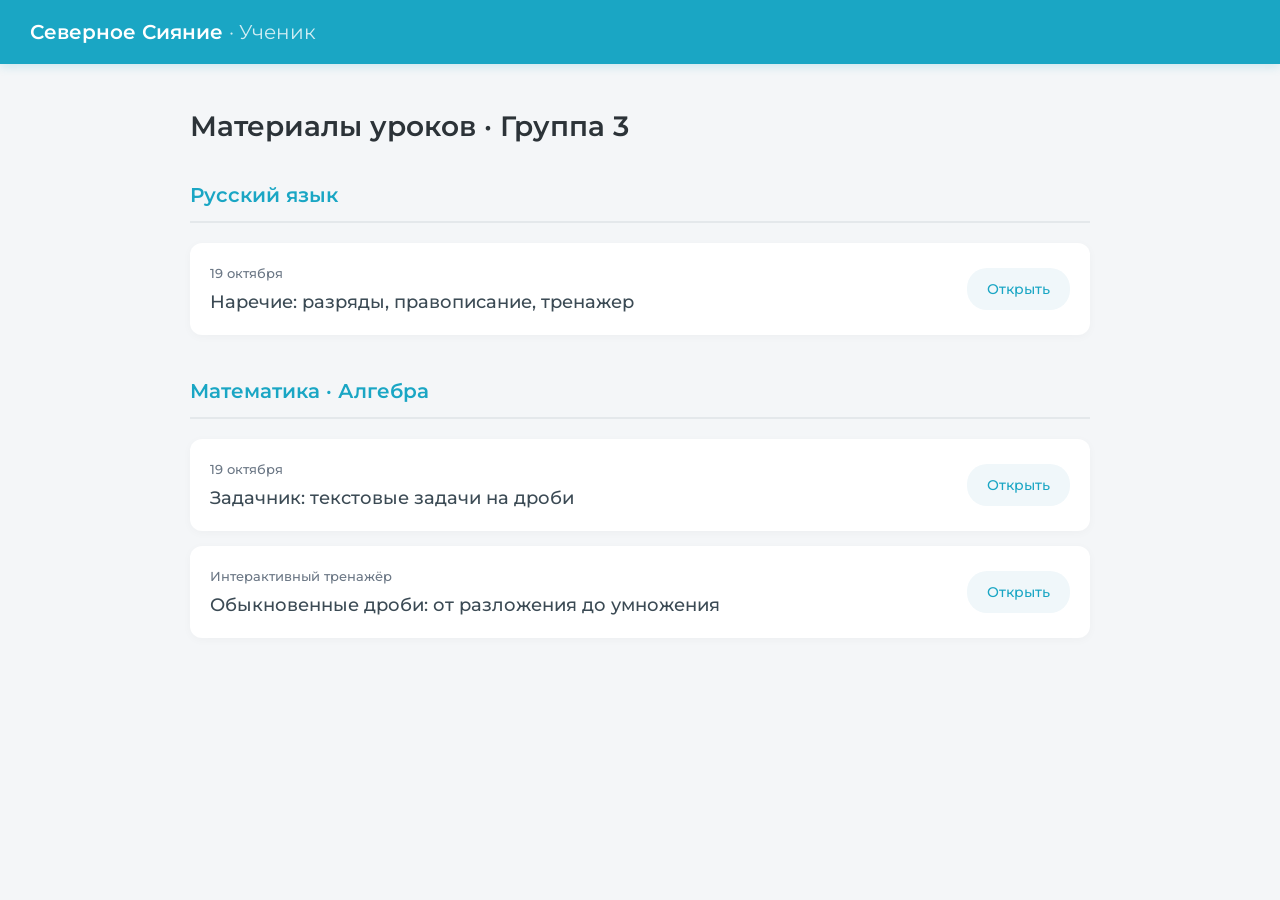
==== index.html @ 3df53a42 "Update index.html" ====
<!DOCTYPE html>
<html lang="ru">
<head>
<meta charset="UTF-8">
<meta name="viewport" content="width=device-width, initial-scale=1.0">
<title>Материалы уроков · Группа 3</title>
<link rel="preconnect" href="https://fonts.googleapis.com">
<link rel="preconnect" href="https://fonts.gstatic.com" crossorigin>
<link href="https://fonts.googleapis.com/css2?family=Lora:wght@400;600&family=Montserrat:wght@400;500;600&display=swap" rel="stylesheet">
<style>
  body { font-family: 'Lora', serif; background: #F4F6F8; color: #2C3338; margin: 0; padding: 0; line-height: 1.6; }
  .header { background: #1AA6C4; color: #fff; padding: 16px 30px; display: flex; justify-content: space-between; align-items: center; box-shadow: 0 2px 10px rgba(26, 166, 196, 0.2); }
  .brand { font-family: 'Montserrat', sans-serif; font-size: 20px; font-weight: 600; }
  .brand span { font-weight: 400; opacity: 0.8; }
  .container { max-width: 900px; margin: 40px auto; padding: 0 20px; }
  h1 { font-family: 'Montserrat', sans-serif; font-size: 28px; font-weight: 600; margin-bottom: 30px; color: #2C3338; }
  
  /* Заголовки категорий (предметов) */
  .subject-section { margin-bottom: 40px; }
  .subject-title { 
    font-family: 'Montserrat', sans-serif; 
    font-size: 20px; 
    font-weight: 600; 
    color: #1AA6C4; 
    border-bottom: 2px solid #E4E8EB; 
    padding-bottom: 10px; 
    margin-bottom: 20px; 
  }

  /* Карточка урока */
  .lesson-card { 
    background: #fff; border-radius: 12px; padding: 20px; margin-bottom: 15px; 
    box-shadow: 0 2px 10px rgba(0,0,0,0.03); display: flex; justify-content: space-between; 
    align-items: center; text-decoration: none; color: inherit; transition: transform 0.2s, box-shadow 0.2s; 
  }
  .lesson-card:hover { transform: translateY(-2px); box-shadow: 0 4px 15px rgba(0,0,0,0.08); }
  
  .lesson-info { flex: 1; }
  
  /* Дата */
  .lesson-date { 
    font-family: 'Montserrat', sans-serif; 
    font-size: 13px; 
    font-weight: 500; 
    color: #6B7785; 
    margin-bottom: 6px; 
  }
  
  /* Название темы */
  .lesson-name { 
    font-family: 'Montserrat', sans-serif; 
    font-size: 18px; 
    font-weight: 500; 
    color: #3b4a54; 
    line-height: 1.4;
  }
  
  /* Кнопка */
  .btn-go { 
    font-family: 'Montserrat', sans-serif; 
    font-size: 14px; 
    font-weight: 500; 
    color: #1AA6C4; 
    background: #F0F7FA; 
    padding: 10px 20px; 
    border-radius: 20px; 
    white-space: nowrap; 
    margin-left: 20px;
    transition: background 0.2s;
  }
  .lesson-card:hover .btn-go { background: #E0F0F7; }
</style>
</head>
<body>
  <div class="header">
    <div class="brand">Северное Сияние <span>· Ученик</span></div>
  </div>
  
  <div class="container">
    <h1>Материалы уроков · Группа 3</h1>

    <!-- РУССКИЙ ЯЗЫК -->
    <div class="subject-section">
      <div class="subject-title">Русский язык</div>
      
      <!-- Ссылка ведет на новый файл с наречиями -->
      <a href="lessons/russian-19-10-narechie.html" class="lesson-card">
        <div class="lesson-info">
          <div class="lesson-date">19 октября</div>
          <div class="lesson-name">Наречие: разряды, правописание, тренажер</div>
        </div>
        <div class="btn-go">Открыть</div>
      </a>
    </div>

    <!-- МАТЕМАТИКА (АЛГЕБРА) -->
    <div class="subject-section">
      <div class="subject-title">Математика · Алгебра</div>
      
      <a href="lessons/algebra-19-10-zadachi-na-drobi.html" class="lesson-card">
        <div class="lesson-info">
          <div class="lesson-date">19 октября</div>
          <div class="lesson-name">Задачник: текстовые задачи на дроби</div>
        </div>
        <div class="btn-go">Открыть</div>
      </a>

      <a href="lessons/trainer-drobi.html" class="lesson-card">
        <div class="lesson-info">
          <div class="lesson-date">Интерактивный тренажёр</div>
          <div class="lesson-name">Обыкновенные дроби: от разложения до умножения</div>
        </div>
        <div class="btn-go">Открыть</div>
      </a>
    </div>

  </div>
</body>
</html>
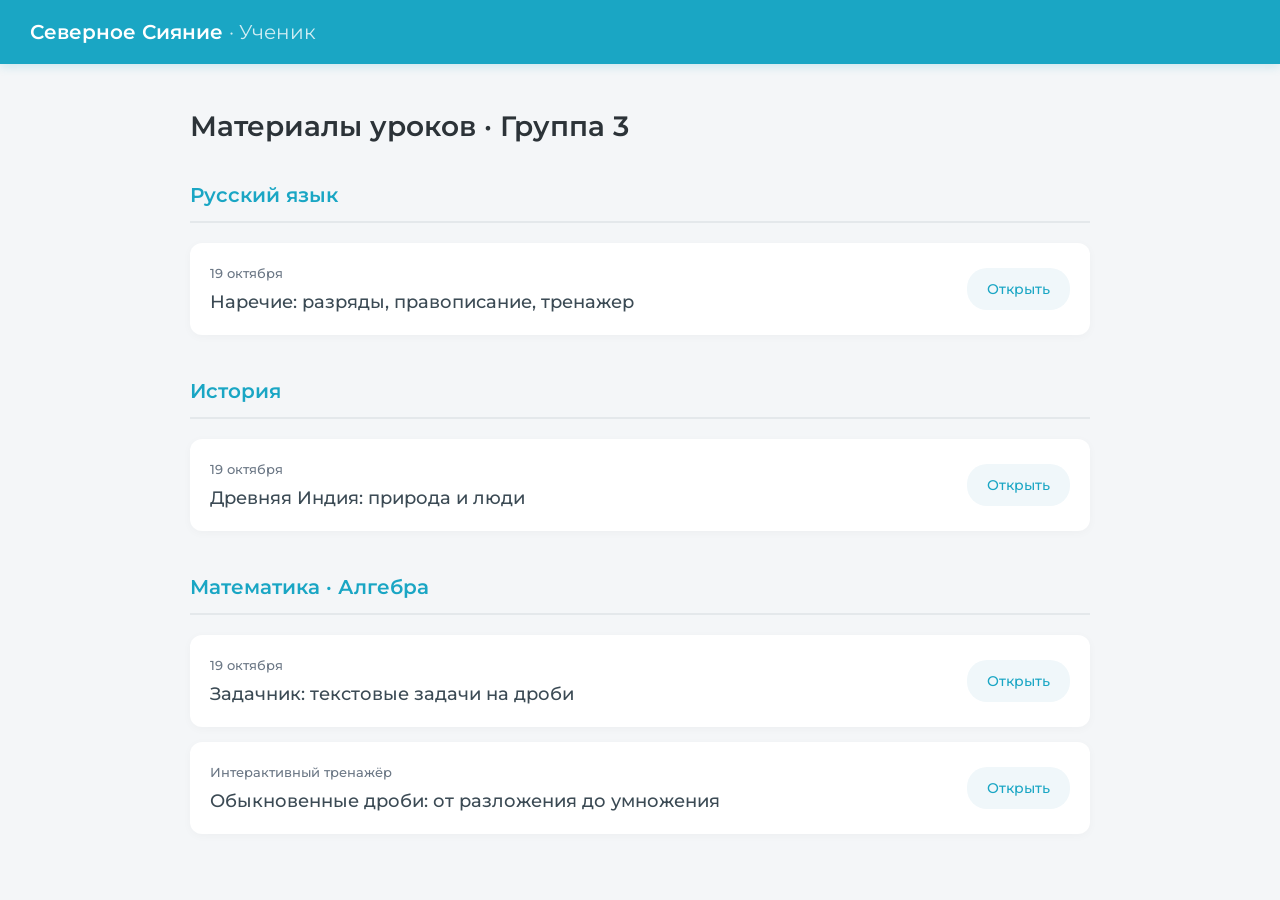
==== commit eb506885: "Update index.html" ====
--- a/index.html
+++ b/index.html
@@ -15,19 +15,12 @@
   .container { max-width: 900px; margin: 40px auto; padding: 0 20px; }
   h1 { font-family: 'Montserrat', sans-serif; font-size: 28px; font-weight: 600; margin-bottom: 30px; color: #2C3338; }
   
-  /* Заголовки категорий (предметов) */
   .subject-section { margin-bottom: 40px; }
   .subject-title { 
-    font-family: 'Montserrat', sans-serif; 
-    font-size: 20px; 
-    font-weight: 600; 
-    color: #1AA6C4; 
-    border-bottom: 2px solid #E4E8EB; 
-    padding-bottom: 10px; 
-    margin-bottom: 20px; 
+    font-family: 'Montserrat', sans-serif; font-size: 20px; font-weight: 600; 
+    color: #1AA6C4; border-bottom: 2px solid #E4E8EB; padding-bottom: 10px; margin-bottom: 20px; 
   }
 
-  /* Карточка урока */
   .lesson-card { 
     background: #fff; border-radius: 12px; padding: 20px; margin-bottom: 15px; 
     box-shadow: 0 2px 10px rgba(0,0,0,0.03); display: flex; justify-content: space-between; 
@@ -37,36 +30,20 @@
   
   .lesson-info { flex: 1; }
   
-  /* Дата */
   .lesson-date { 
-    font-family: 'Montserrat', sans-serif; 
-    font-size: 13px; 
-    font-weight: 500; 
-    color: #6B7785; 
-    margin-bottom: 6px; 
+    font-family: 'Montserrat', sans-serif; font-size: 13px; font-weight: 500; 
+    color: #6B7785; margin-bottom: 6px; 
   }
   
-  /* Название темы */
   .lesson-name { 
-    font-family: 'Montserrat', sans-serif; 
-    font-size: 18px; 
-    font-weight: 500; 
-    color: #3b4a54; 
-    line-height: 1.4;
+    font-family: 'Montserrat', sans-serif; font-size: 18px; font-weight: 500; 
+    color: #3b4a54; line-height: 1.4;
   }
   
-  /* Кнопка */
   .btn-go { 
-    font-family: 'Montserrat', sans-serif; 
-    font-size: 14px; 
-    font-weight: 500; 
-    color: #1AA6C4; 
-    background: #F0F7FA; 
-    padding: 10px 20px; 
-    border-radius: 20px; 
-    white-space: nowrap; 
-    margin-left: 20px;
-    transition: background 0.2s;
+    font-family: 'Montserrat', sans-serif; font-size: 14px; font-weight: 500; 
+    color: #1AA6C4; background: #F0F7FA; padding: 10px 20px; border-radius: 20px; 
+    white-space: nowrap; margin-left: 20px; transition: background 0.2s;
   }
   .lesson-card:hover .btn-go { background: #E0F0F7; }
 </style>
@@ -83,11 +60,23 @@
     <div class="subject-section">
       <div class="subject-title">Русский язык</div>
       
-      <!-- Ссылка ведет на новый файл с наречиями -->
       <a href="lessons/russian-19-10-narechie.html" class="lesson-card">
         <div class="lesson-info">
           <div class="lesson-date">19 октября</div>
           <div class="lesson-name">Наречие: разряды, правописание, тренажер</div>
+        </div>
+        <div class="btn-go">Открыть</div>
+      </a>
+    </div>
+
+    <!-- ИСТОРИЯ -->
+    <div class="subject-section">
+      <div class="subject-title">История</div>
+      
+      <a href="lessons/history-19-10-ancient-india.html" class="lesson-card">
+        <div class="lesson-info">
+          <div class="lesson-date">19 октября</div>
+          <div class="lesson-name">Древняя Индия: природа и люди</div>
         </div>
         <div class="btn-go">Открыть</div>
       </a>
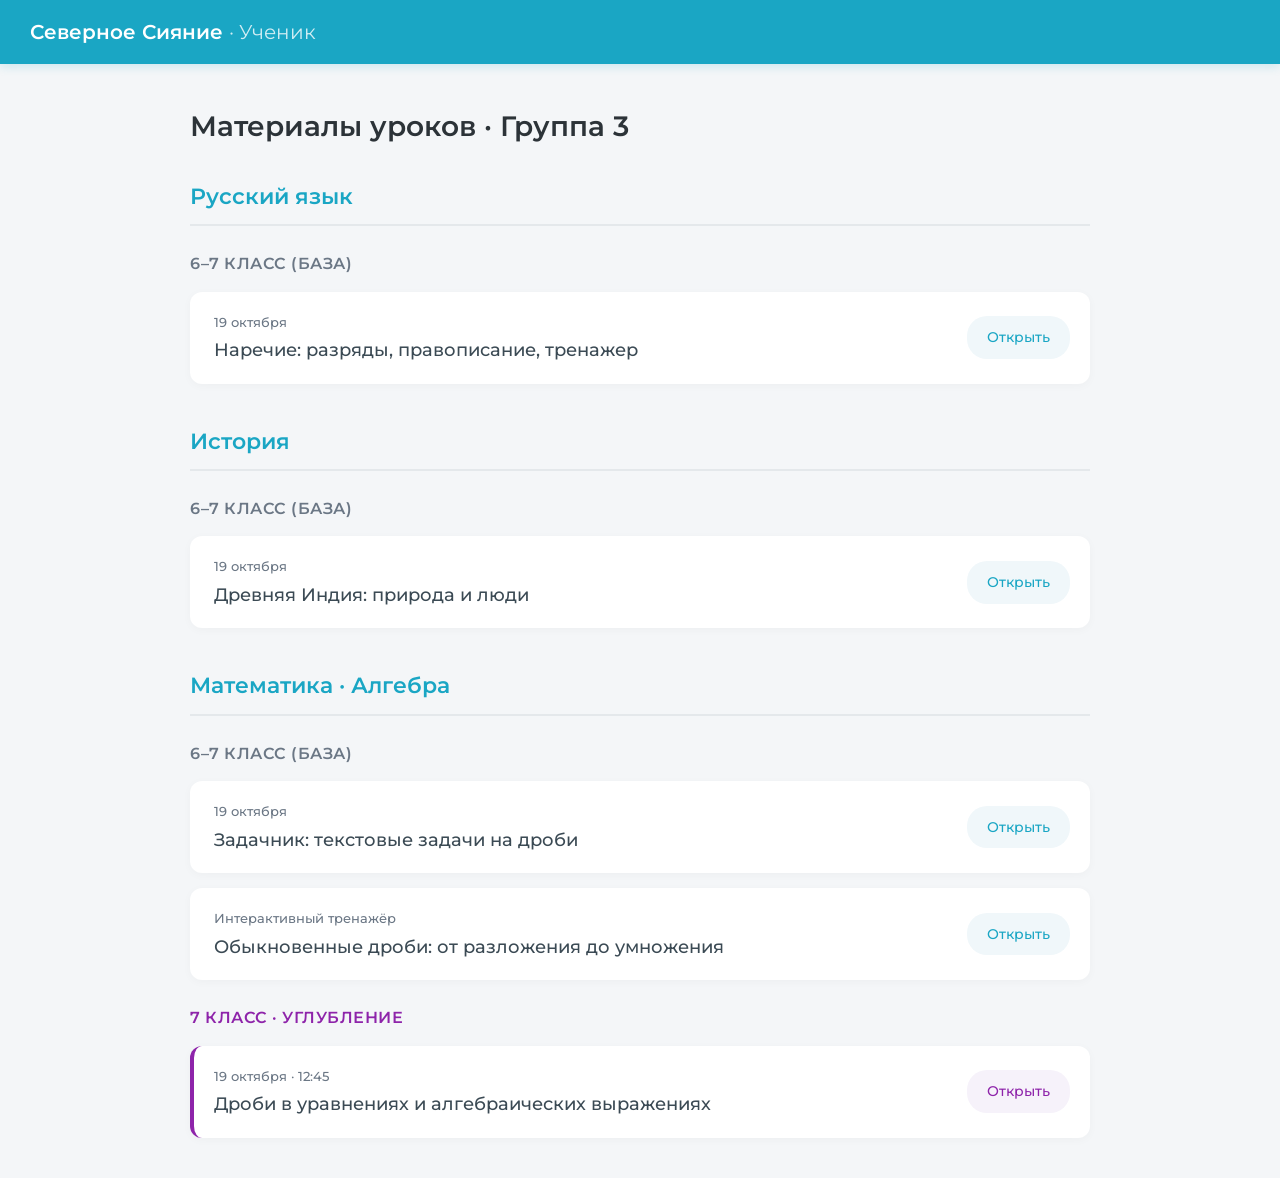
==== commit e7015a94: "Update index.html" ====
--- a/index.html
+++ b/index.html
@@ -15,37 +15,84 @@
   .container { max-width: 900px; margin: 40px auto; padding: 0 20px; }
   h1 { font-family: 'Montserrat', sans-serif; font-size: 28px; font-weight: 600; margin-bottom: 30px; color: #2C3338; }
   
+  /* Заголовки предметов */
   .subject-section { margin-bottom: 40px; }
   .subject-title { 
-    font-family: 'Montserrat', sans-serif; font-size: 20px; font-weight: 600; 
-    color: #1AA6C4; border-bottom: 2px solid #E4E8EB; padding-bottom: 10px; margin-bottom: 20px; 
+    font-family: 'Montserrat', sans-serif; 
+    font-size: 22px; 
+    font-weight: 600; 
+    color: #1AA6C4; 
+    border-bottom: 2px solid #E4E8EB; 
+    padding-bottom: 10px; 
+    margin-bottom: 20px; 
   }
 
+  /* Подзаголовки (для классов) */
+  .sub-title {
+    font-family: 'Montserrat', sans-serif;
+    font-size: 16px;
+    font-weight: 600;
+    color: #6B7785;
+    margin: 25px 0 15px 0;
+    text-transform: uppercase;
+    letter-spacing: 0.5px;
+  }
+  .sub-title.hardcore {
+    color: #8E24AA;
+  }
+
+  /* Карточка урока */
   .lesson-card { 
     background: #fff; border-radius: 12px; padding: 20px; margin-bottom: 15px; 
     box-shadow: 0 2px 10px rgba(0,0,0,0.03); display: flex; justify-content: space-between; 
     align-items: center; text-decoration: none; color: inherit; transition: transform 0.2s, box-shadow 0.2s; 
+    border-left: 4px solid transparent;
   }
   .lesson-card:hover { transform: translateY(-2px); box-shadow: 0 4px 15px rgba(0,0,0,0.08); }
   
+  /* Фиолетовая полоска для 7 класса */
+  .lesson-card.hardcore-card { border-left-color: #8E24AA; }
+
   .lesson-info { flex: 1; }
   
   .lesson-date { 
-    font-family: 'Montserrat', sans-serif; font-size: 13px; font-weight: 500; 
-    color: #6B7785; margin-bottom: 6px; 
+    font-family: 'Montserrat', sans-serif; 
+    font-size: 13px; 
+    font-weight: 500; 
+    color: #6B7785; 
+    margin-bottom: 6px; 
   }
   
   .lesson-name { 
-    font-family: 'Montserrat', sans-serif; font-size: 18px; font-weight: 500; 
-    color: #3b4a54; line-height: 1.4;
+    font-family: 'Montserrat', sans-serif; 
+    font-size: 18px; 
+    font-weight: 500; 
+    color: #3b4a54; 
+    line-height: 1.4;
   }
   
   .btn-go { 
-    font-family: 'Montserrat', sans-serif; font-size: 14px; font-weight: 500; 
-    color: #1AA6C4; background: #F0F7FA; padding: 10px 20px; border-radius: 20px; 
-    white-space: nowrap; margin-left: 20px; transition: background 0.2s;
+    font-family: 'Montserrat', sans-serif; 
+    font-size: 14px; 
+    font-weight: 500; 
+    color: #1AA6C4; 
+    background: #F0F7FA; 
+    padding: 10px 20px; 
+    border-radius: 20px; 
+    white-space: nowrap; 
+    margin-left: 20px;
+    transition: background 0.2s;
   }
   .lesson-card:hover .btn-go { background: #E0F0F7; }
+
+  /* Кнопка для 7 класса */
+  .hardcore-card .btn-go {
+    color: #8E24AA;
+    background: #F6F2FA;
+  }
+  .hardcore-card:hover .btn-go {
+    background: #EDE7F6;
+  }
 </style>
 </head>
 <body>
@@ -60,6 +107,7 @@
     <div class="subject-section">
       <div class="subject-title">Русский язык</div>
       
+      <div class="sub-title">6–7 класс (база)</div>
       <a href="lessons/russian-19-10-narechie.html" class="lesson-card">
         <div class="lesson-info">
           <div class="lesson-date">19 октября</div>
@@ -73,6 +121,7 @@
     <div class="subject-section">
       <div class="subject-title">История</div>
       
+      <div class="sub-title">6–7 класс (база)</div>
       <a href="lessons/history-19-10-ancient-india.html" class="lesson-card">
         <div class="lesson-info">
           <div class="lesson-date">19 октября</div>
@@ -86,6 +135,7 @@
     <div class="subject-section">
       <div class="subject-title">Математика · Алгебра</div>
       
+      <div class="sub-title">6–7 класс (база)</div>
       <a href="lessons/algebra-19-10-zadachi-na-drobi.html" class="lesson-card">
         <div class="lesson-info">
           <div class="lesson-date">19 октября</div>
@@ -101,6 +151,17 @@
         </div>
         <div class="btn-go">Открыть</div>
       </a>
+
+      <!-- Блок 7 класса -->
+      <div class="sub-title hardcore">7 класс · Углубление</div>
+      
+      <a href="lessons/algebra-19-10-uravneniya-drobi-7klass.html" class="lesson-card hardcore-card">
+        <div class="lesson-info">
+          <div class="lesson-date">19 октября · 12:45</div>
+          <div class="lesson-name">Дроби в уравнениях и алгебраических выражениях</div>
+        </div>
+        <div class="btn-go">Открыть</div>
+      </a>
     </div>
 
   </div>
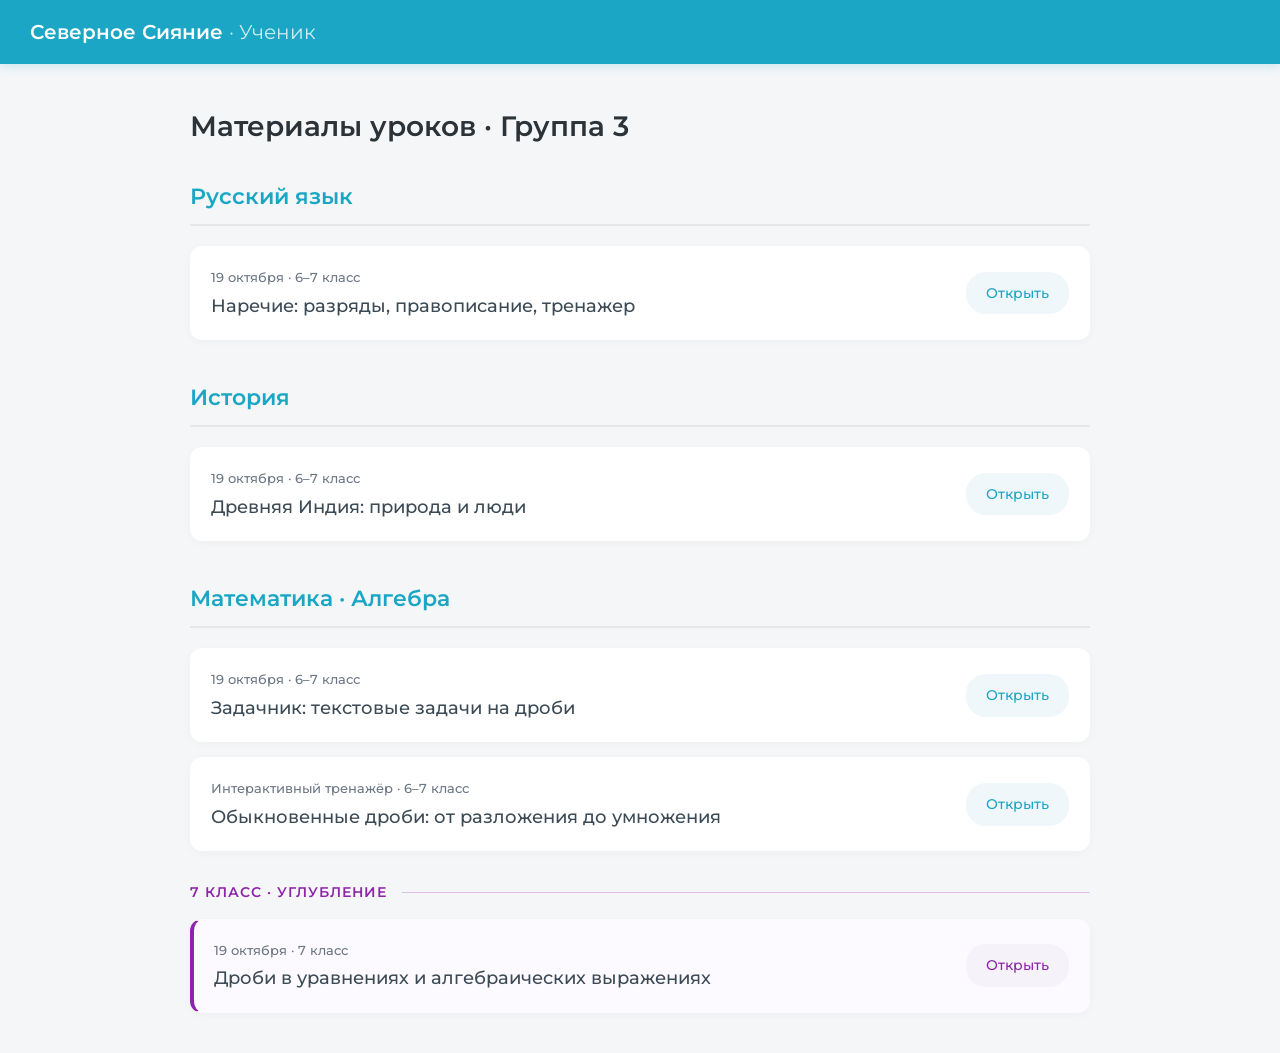
==== commit 7a703c97: "Update index.html" ====
--- a/index.html
+++ b/index.html
@@ -27,31 +27,23 @@
     margin-bottom: 20px; 
   }
 
-  /* Подзаголовки (для классов) */
-  .sub-title {
-    font-family: 'Montserrat', sans-serif;
-    font-size: 16px;
-    font-weight: 600;
-    color: #6B7785;
-    margin: 25px 0 15px 0;
-    text-transform: uppercase;
-    letter-spacing: 0.5px;
-  }
-  .sub-title.hardcore {
-    color: #8E24AA;
-  }
-
-  /* Карточка урока */
+  /* Карточка урока (база) */
   .lesson-card { 
     background: #fff; border-radius: 12px; padding: 20px; margin-bottom: 15px; 
     box-shadow: 0 2px 10px rgba(0,0,0,0.03); display: flex; justify-content: space-between; 
     align-items: center; text-decoration: none; color: inherit; transition: transform 0.2s, box-shadow 0.2s; 
-    border-left: 4px solid transparent;
+    border: 1px solid transparent;
   }
   .lesson-card:hover { transform: translateY(-2px); box-shadow: 0 4px 15px rgba(0,0,0,0.08); }
   
-  /* Фиолетовая полоска для 7 класса */
-  .lesson-card.hardcore-card { border-left-color: #8E24AA; }
+  /* Карточка для 7 класса (выделяется фиолетовым) */
+  .lesson-card.hardcore-card { 
+    border-left: 4px solid #8E24AA; 
+    background: #FCFAFF;
+  }
+  .lesson-card.hardcore-card:hover {
+    box-shadow: 0 4px 15px rgba(142, 36, 170, 0.1);
+  }
 
   .lesson-info { flex: 1; }
   
@@ -85,13 +77,32 @@
   }
   .lesson-card:hover .btn-go { background: #E0F0F7; }
 
-  /* Кнопка для 7 класса */
   .hardcore-card .btn-go {
     color: #8E24AA;
     background: #F6F2FA;
   }
   .hardcore-card:hover .btn-go {
     background: #EDE7F6;
+  }
+
+  /* Разделитель внутри блока предмета */
+  .grade-divider {
+    font-family: 'Montserrat', sans-serif;
+    font-size: 14px;
+    font-weight: 600;
+    color: #8E24AA;
+    margin: 30px 0 15px 0;
+    display: flex;
+    align-items: center;
+    text-transform: uppercase;
+    letter-spacing: 1px;
+  }
+  .grade-divider::after {
+    content: '';
+    flex: 1;
+    height: 1px;
+    background: #E1BEE7;
+    margin-left: 15px;
   }
 </style>
 </head>
@@ -107,10 +118,10 @@
     <div class="subject-section">
       <div class="subject-title">Русский язык</div>
       
-      <div class="sub-title">6–7 класс (база)</div>
+      <!-- 6-7 класс -->
       <a href="lessons/russian-19-10-narechie.html" class="lesson-card">
         <div class="lesson-info">
-          <div class="lesson-date">19 октября</div>
+          <div class="lesson-date">19 октября · 6–7 класс</div>
           <div class="lesson-name">Наречие: разряды, правописание, тренажер</div>
         </div>
         <div class="btn-go">Открыть</div>
@@ -121,10 +132,10 @@
     <div class="subject-section">
       <div class="subject-title">История</div>
       
-      <div class="sub-title">6–7 класс (база)</div>
+      <!-- 6-7 класс -->
       <a href="lessons/history-19-10-ancient-india.html" class="lesson-card">
         <div class="lesson-info">
-          <div class="lesson-date">19 октября</div>
+          <div class="lesson-date">19 октября · 6–7 класс</div>
           <div class="lesson-name">Древняя Индия: природа и люди</div>
         </div>
         <div class="btn-go">Открыть</div>
@@ -135,10 +146,10 @@
     <div class="subject-section">
       <div class="subject-title">Математика · Алгебра</div>
       
-      <div class="sub-title">6–7 класс (база)</div>
+      <!-- 6-7 класс -->
       <a href="lessons/algebra-19-10-zadachi-na-drobi.html" class="lesson-card">
         <div class="lesson-info">
-          <div class="lesson-date">19 октября</div>
+          <div class="lesson-date">19 октября · 6–7 класс</div>
           <div class="lesson-name">Задачник: текстовые задачи на дроби</div>
         </div>
         <div class="btn-go">Открыть</div>
@@ -146,18 +157,18 @@
 
       <a href="lessons/trainer-drobi.html" class="lesson-card">
         <div class="lesson-info">
-          <div class="lesson-date">Интерактивный тренажёр</div>
+          <div class="lesson-date">Интерактивный тренажёр · 6–7 класс</div>
           <div class="lesson-name">Обыкновенные дроби: от разложения до умножения</div>
         </div>
         <div class="btn-go">Открыть</div>
       </a>
 
-      <!-- Блок 7 класса -->
-      <div class="sub-title hardcore">7 класс · Углубление</div>
+      <!-- 7 класс (отдельно) -->
+      <div class="grade-divider">7 класс · Углубление</div>
       
       <a href="lessons/algebra-19-10-uravneniya-drobi-7klass.html" class="lesson-card hardcore-card">
         <div class="lesson-info">
-          <div class="lesson-date">19 октября · 12:45</div>
+          <div class="lesson-date">19 октября · 7 класс</div>
           <div class="lesson-name">Дроби в уравнениях и алгебраических выражениях</div>
         </div>
         <div class="btn-go">Открыть</div>
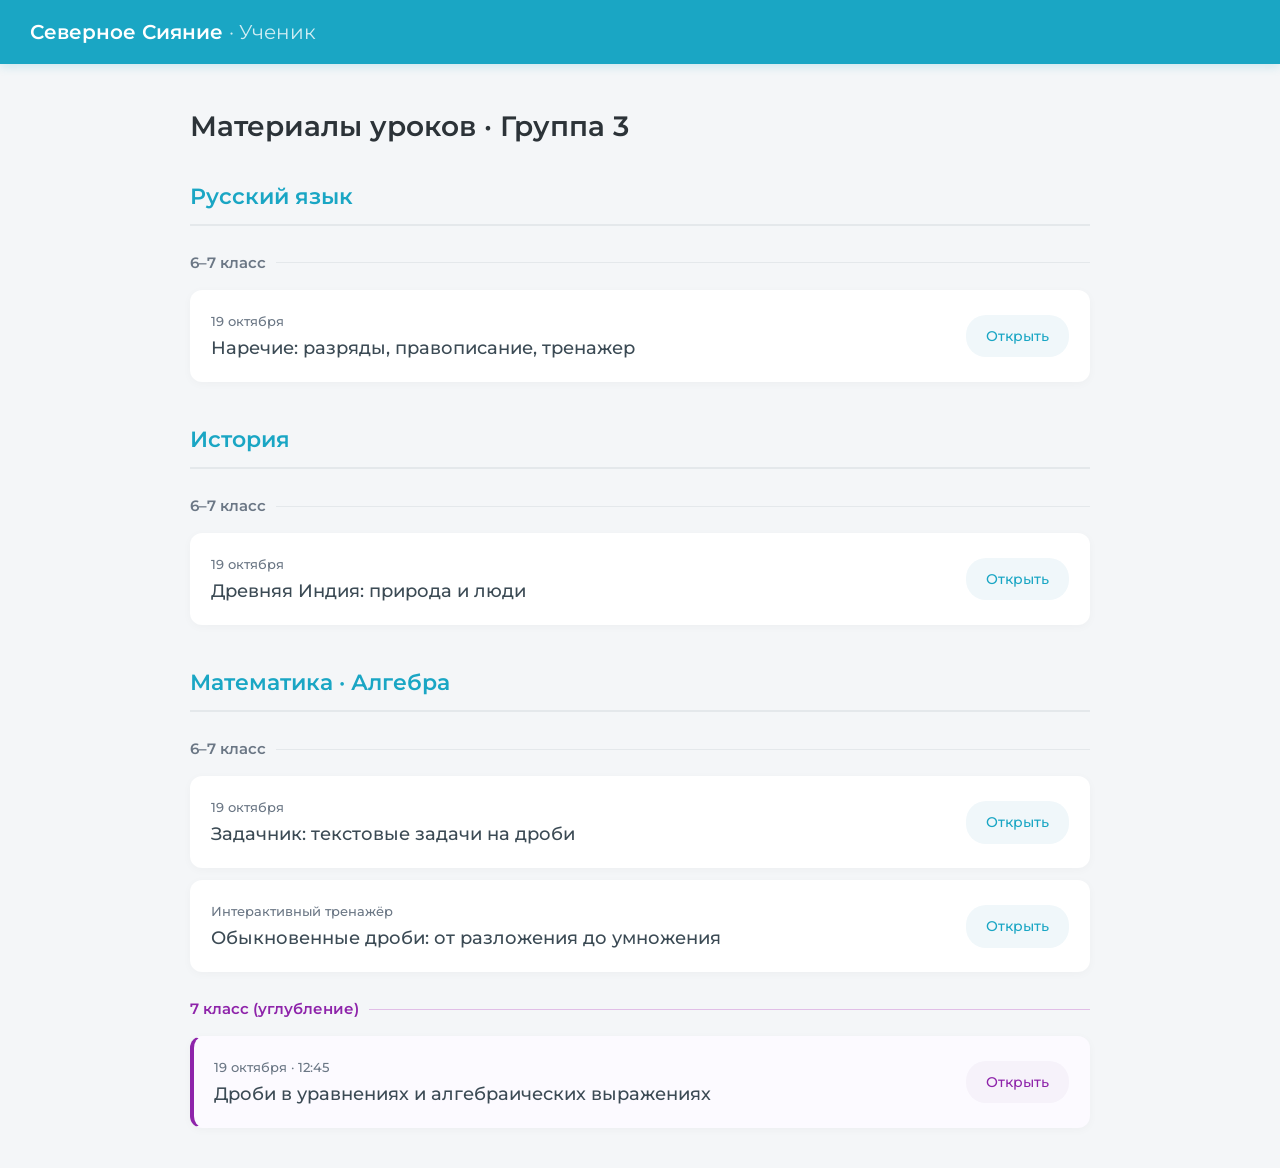
==== commit 3996c721: "Update index.html" ====
--- a/index.html
+++ b/index.html
@@ -15,7 +15,7 @@
   .container { max-width: 900px; margin: 40px auto; padding: 0 20px; }
   h1 { font-family: 'Montserrat', sans-serif; font-size: 28px; font-weight: 600; margin-bottom: 30px; color: #2C3338; }
   
-  /* Заголовки предметов */
+  /* Блок предмета */
   .subject-section { margin-bottom: 40px; }
   .subject-title { 
     font-family: 'Montserrat', sans-serif; 
@@ -27,16 +27,40 @@
     margin-bottom: 20px; 
   }
 
-  /* Карточка урока (база) */
+  /* Подзаголовки (6-7 класс и 7 класс) */
+  .grade-title {
+    font-family: 'Montserrat', sans-serif;
+    font-size: 15px;
+    font-weight: 600;
+    color: #6B7785;
+    margin: 25px 0 15px 0;
+    display: flex;
+    align-items: center;
+    gap: 10px;
+  }
+  .grade-title::after {
+    content: '';
+    flex: 1;
+    height: 1px;
+    background: #E4E8EB;
+  }
+  .grade-title.hardcore {
+    color: #8E24AA;
+  }
+  .grade-title.hardcore::after {
+    background: #E1BEE7;
+  }
+
+  /* Карточка урока */
   .lesson-card { 
-    background: #fff; border-radius: 12px; padding: 20px; margin-bottom: 15px; 
+    background: #fff; border-radius: 12px; padding: 20px; margin-bottom: 12px; 
     box-shadow: 0 2px 10px rgba(0,0,0,0.03); display: flex; justify-content: space-between; 
     align-items: center; text-decoration: none; color: inherit; transition: transform 0.2s, box-shadow 0.2s; 
     border: 1px solid transparent;
   }
   .lesson-card:hover { transform: translateY(-2px); box-shadow: 0 4px 15px rgba(0,0,0,0.08); }
   
-  /* Карточка для 7 класса (выделяется фиолетовым) */
+  /* Карточка для 7 класса */
   .lesson-card.hardcore-card { 
     border-left: 4px solid #8E24AA; 
     background: #FCFAFF;
@@ -52,7 +76,7 @@
     font-size: 13px; 
     font-weight: 500; 
     color: #6B7785; 
-    margin-bottom: 6px; 
+    margin-bottom: 4px; 
   }
   
   .lesson-name { 
@@ -84,26 +108,6 @@
   .hardcore-card:hover .btn-go {
     background: #EDE7F6;
   }
-
-  /* Разделитель внутри блока предмета */
-  .grade-divider {
-    font-family: 'Montserrat', sans-serif;
-    font-size: 14px;
-    font-weight: 600;
-    color: #8E24AA;
-    margin: 30px 0 15px 0;
-    display: flex;
-    align-items: center;
-    text-transform: uppercase;
-    letter-spacing: 1px;
-  }
-  .grade-divider::after {
-    content: '';
-    flex: 1;
-    height: 1px;
-    background: #E1BEE7;
-    margin-left: 15px;
-  }
 </style>
 </head>
 <body>
@@ -118,10 +122,10 @@
     <div class="subject-section">
       <div class="subject-title">Русский язык</div>
       
-      <!-- 6-7 класс -->
+      <div class="grade-title">6–7 класс</div>
       <a href="lessons/russian-19-10-narechie.html" class="lesson-card">
         <div class="lesson-info">
-          <div class="lesson-date">19 октября · 6–7 класс</div>
+          <div class="lesson-date">19 октября</div>
           <div class="lesson-name">Наречие: разряды, правописание, тренажер</div>
         </div>
         <div class="btn-go">Открыть</div>
@@ -132,10 +136,10 @@
     <div class="subject-section">
       <div class="subject-title">История</div>
       
-      <!-- 6-7 класс -->
+      <div class="grade-title">6–7 класс</div>
       <a href="lessons/history-19-10-ancient-india.html" class="lesson-card">
         <div class="lesson-info">
-          <div class="lesson-date">19 октября · 6–7 класс</div>
+          <div class="lesson-date">19 октября</div>
           <div class="lesson-name">Древняя Индия: природа и люди</div>
         </div>
         <div class="btn-go">Открыть</div>
@@ -147,9 +151,10 @@
       <div class="subject-title">Математика · Алгебра</div>
       
       <!-- 6-7 класс -->
+      <div class="grade-title">6–7 класс</div>
       <a href="lessons/algebra-19-10-zadachi-na-drobi.html" class="lesson-card">
         <div class="lesson-info">
-          <div class="lesson-date">19 октября · 6–7 класс</div>
+          <div class="lesson-date">19 октября</div>
           <div class="lesson-name">Задачник: текстовые задачи на дроби</div>
         </div>
         <div class="btn-go">Открыть</div>
@@ -157,18 +162,17 @@
 
       <a href="lessons/trainer-drobi.html" class="lesson-card">
         <div class="lesson-info">
-          <div class="lesson-date">Интерактивный тренажёр · 6–7 класс</div>
+          <div class="lesson-date">Интерактивный тренажёр</div>
           <div class="lesson-name">Обыкновенные дроби: от разложения до умножения</div>
         </div>
         <div class="btn-go">Открыть</div>
       </a>
 
-      <!-- 7 класс (отдельно) -->
-      <div class="grade-divider">7 класс · Углубление</div>
-      
+      <!-- 7 класс -->
+      <div class="grade-title hardcore">7 класс (углубление)</div>
       <a href="lessons/algebra-19-10-uravneniya-drobi-7klass.html" class="lesson-card hardcore-card">
         <div class="lesson-info">
-          <div class="lesson-date">19 октября · 7 класс</div>
+          <div class="lesson-date">19 октября · 12:45</div>
           <div class="lesson-name">Дроби в уравнениях и алгебраических выражениях</div>
         </div>
         <div class="btn-go">Открыть</div>
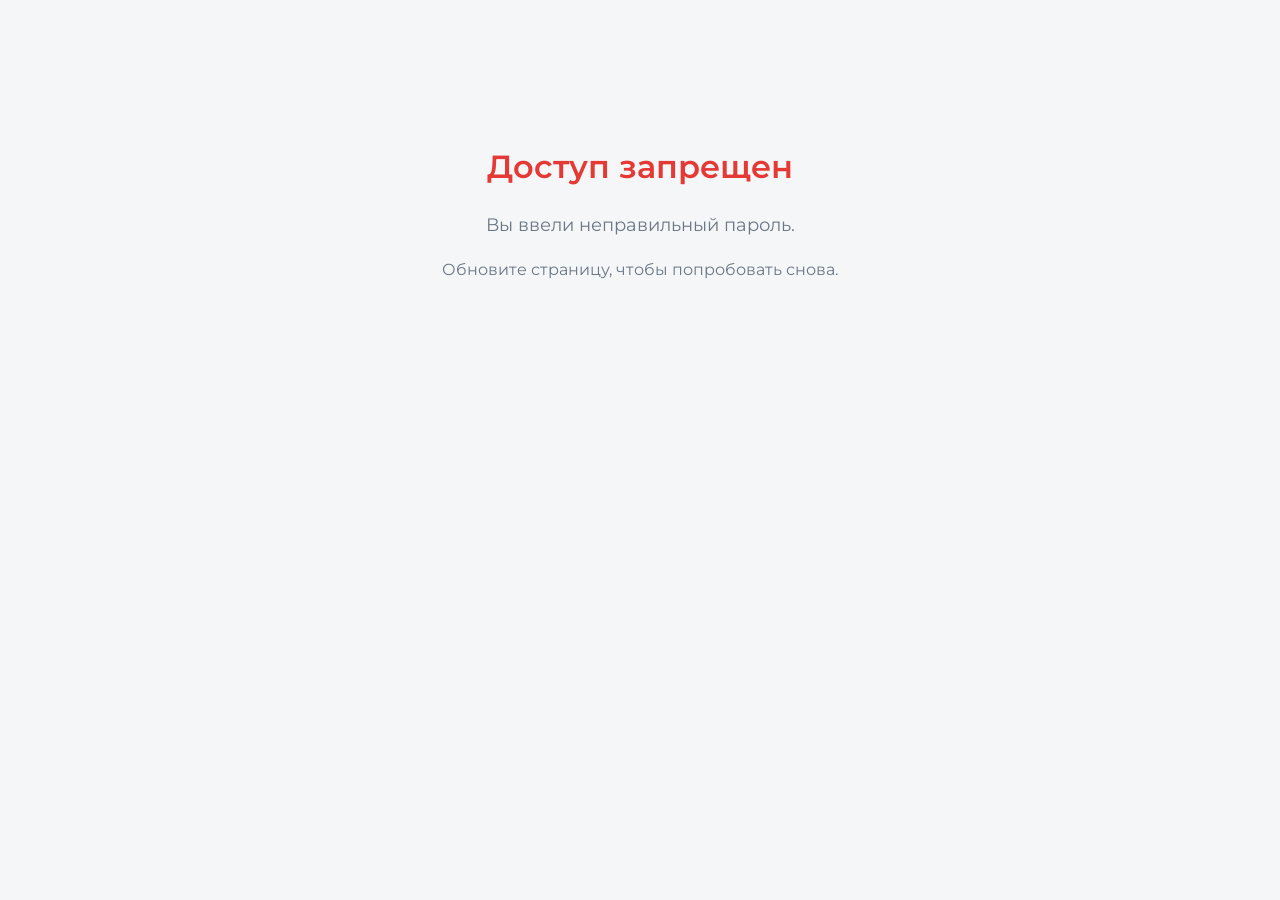
==== commit 6919db91: "Update index.html" ====
--- a/index.html
+++ b/index.html
@@ -169,7 +169,8 @@
       </a>
 
       <!-- 7 класс -->
-      <div class="grade-title hardcore">7 класс (углубление)</div>
+      <!-- Убрали "(углубление)", оставили просто "7 класс" -->
+      <div class="grade-title hardcore">7 класс</div>
       <a href="lessons/algebra-19-10-uravneniya-drobi-7klass.html" class="lesson-card hardcore-card">
         <div class="lesson-info">
           <div class="lesson-date">19 октября · 12:45</div>
@@ -180,5 +181,34 @@
     </div>
 
   </div>
+
+  <!-- СКРИПТ ДЛЯ ПРОВЕРКИ ПАРОЛЯ -->
+  <script>
+    (function() {
+      const correctPassword = "rocket2026";
+      const storageKey = "group3_access_granted";
+      
+      // Проверяем, заходил ли уже пользователь
+      const isUnlocked = localStorage.getItem(storageKey);
+
+      if (isUnlocked !== "true") {
+        let pass = prompt("🔒 Введите пароль для доступа к материалам:");
+        
+        if (pass === correctPassword) {
+          // Запоминаем успешный вход
+          localStorage.setItem(storageKey, "true");
+        } else {
+          // Если пароль неверный или нажали отмену — блокируем контент
+          document.body.innerHTML = `
+            <div style="text-align: center; margin-top: 100px; font-family: 'Montserrat', sans-serif; padding: 20px;">
+              <h1 style="color: #E53935; font-size: 32px; margin-bottom: 15px;">Доступ запрещен</h1>
+              <p style="color: #6B7785; font-size: 18px;">Вы ввели неправильный пароль.</p>
+              <p style="color: #6B7785; font-size: 16px; margin-top: 10px;">Обновите страницу, чтобы попробовать снова.</p>
+            </div>
+          `;
+        }
+      }
+    })();
+  </script>
 </body>
 </html>
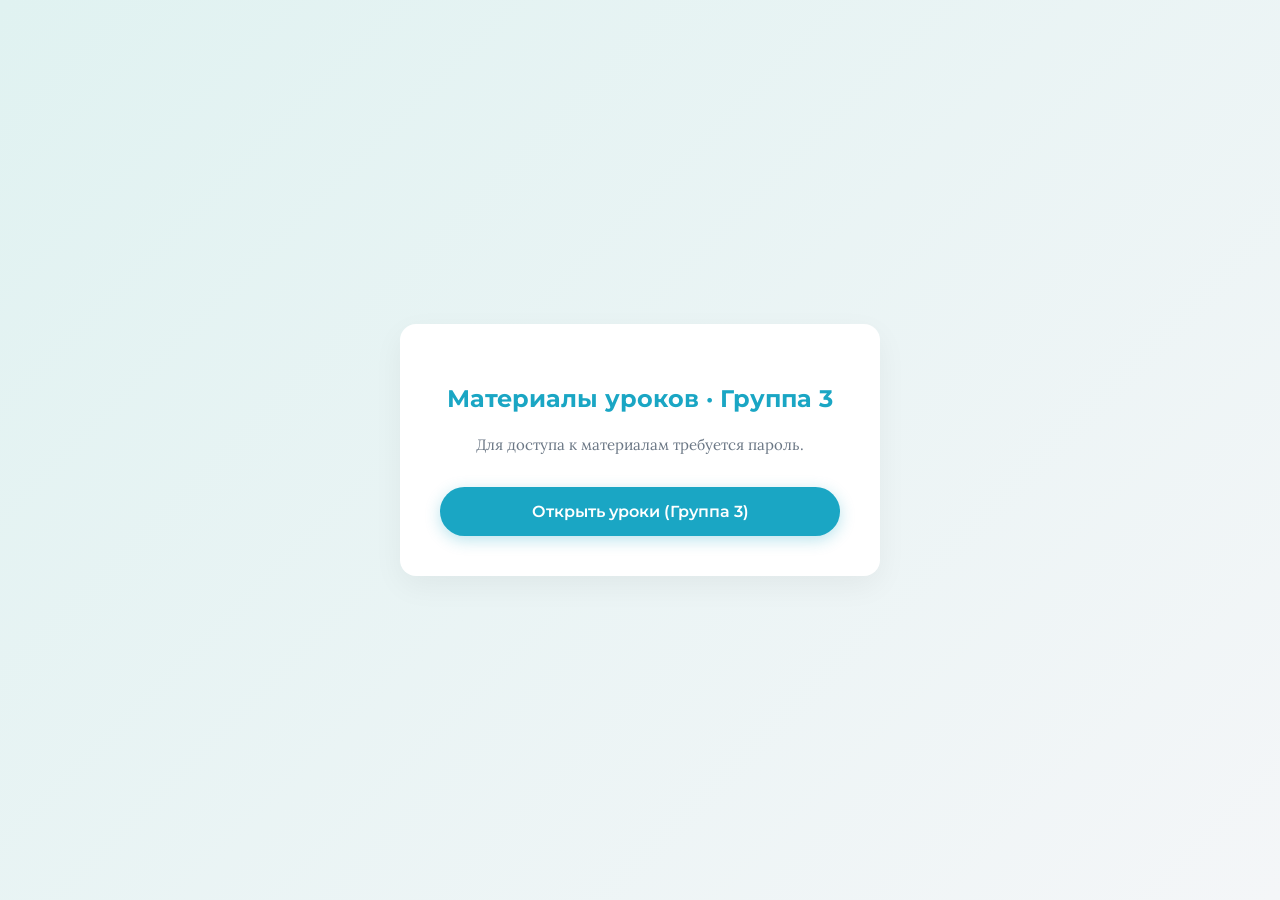
==== commit 392736e5: "Update index.html" ====
--- a/index.html
+++ b/index.html
@@ -9,49 +9,106 @@
 <link href="https://fonts.googleapis.com/css2?family=Lora:wght@400;600&family=Montserrat:wght@400;500;600&display=swap" rel="stylesheet">
 <style>
   body { font-family: 'Lora', serif; background: #F4F6F8; color: #2C3338; margin: 0; padding: 0; line-height: 1.6; }
+  
+  /* Экраны */
+  .screen { display: none; }
+  .screen.active { display: block; }
+
+  /* --- ЭКРАН ВХОДА --- */
+  #login-screen {
+    height: 100vh;
+    display: flex;
+    align-items: center;
+    justify-content: center;
+    background: linear-gradient(135deg, #E0F2F1 0%, #F4F6F8 100%);
+  }
+
+  .login-box {
+    background: #fff;
+    padding: 40px;
+    border-radius: 16px;
+    box-shadow: 0 10px 30px rgba(0,0,0,0.05);
+    text-align: center;
+    max-width: 400px;
+    width: 90%;
+  }
+
+  .login-box h1 {
+    font-family: 'Montserrat', sans-serif;
+    font-size: 24px;
+    color: #1AA6C4;
+    margin-bottom: 10px;
+  }
+
+  .login-box p {
+    color: #6B7785;
+    margin-bottom: 30px;
+    font-size: 15px;
+  }
+
+  .btn-open {
+    font-family: 'Montserrat', sans-serif;
+    background: #1AA6C4;
+    color: #fff;
+    border: none;
+    padding: 15px 30px;
+    border-radius: 30px;
+    font-size: 16px;
+    font-weight: 600;
+    cursor: pointer;
+    width: 100%;
+    transition: background 0.3s;
+    box-shadow: 0 4px 15px rgba(26,166,196,0.3);
+  }
+
+  .btn-open:hover { background: #158AA3; }
+
+  #pass-container {
+    display: none;
+    margin-top: 20px;
+  }
+
+  .pass-input {
+    font-family: 'Montserrat', sans-serif;
+    width: 100%;
+    padding: 15px;
+    border: 2px solid #E4E8EB;
+    border-radius: 12px;
+    font-size: 16px;
+    margin-bottom: 15px;
+    outline: none;
+    text-align: center;
+    transition: border-color 0.2s;
+  }
+
+  .pass-input:focus { border-color: #1AA6C4; }
+
+  .error-msg {
+    color: #E53935;
+    font-family: 'Montserrat', sans-serif;
+    font-size: 14px;
+    margin-top: 10px;
+    display: none;
+  }
+
+  /* --- ЭКРАН УРОКОВ --- */
   .header { background: #1AA6C4; color: #fff; padding: 16px 30px; display: flex; justify-content: space-between; align-items: center; box-shadow: 0 2px 10px rgba(26, 166, 196, 0.2); }
   .brand { font-family: 'Montserrat', sans-serif; font-size: 20px; font-weight: 600; }
   .brand span { font-weight: 400; opacity: 0.8; }
   .container { max-width: 900px; margin: 40px auto; padding: 0 20px; }
-  h1 { font-family: 'Montserrat', sans-serif; font-size: 28px; font-weight: 600; margin-bottom: 30px; color: #2C3338; }
-  
-  /* Блок предмета */
+  h1.page-title { font-family: 'Montserrat', sans-serif; font-size: 28px; font-weight: 600; margin-bottom: 30px; color: #2C3338; }
+  
   .subject-section { margin-bottom: 40px; }
-  .subject-title { 
-    font-family: 'Montserrat', sans-serif; 
-    font-size: 22px; 
-    font-weight: 600; 
-    color: #1AA6C4; 
-    border-bottom: 2px solid #E4E8EB; 
-    padding-bottom: 10px; 
-    margin-bottom: 20px; 
-  }
-
-  /* Подзаголовки (6-7 класс и 7 класс) */
+  .subject-title { font-family: 'Montserrat', sans-serif; font-size: 22px; font-weight: 600; color: #1AA6C4; border-bottom: 2px solid #E4E8EB; padding-bottom: 10px; margin-bottom: 20px; }
+
   .grade-title {
-    font-family: 'Montserrat', sans-serif;
-    font-size: 15px;
-    font-weight: 600;
-    color: #6B7785;
-    margin: 25px 0 15px 0;
-    display: flex;
-    align-items: center;
-    gap: 10px;
-  }
-  .grade-title::after {
-    content: '';
-    flex: 1;
-    height: 1px;
-    background: #E4E8EB;
-  }
-  .grade-title.hardcore {
-    color: #8E24AA;
-  }
-  .grade-title.hardcore::after {
-    background: #E1BEE7;
-  }
-
-  /* Карточка урока */
+    font-family: 'Montserrat', sans-serif; font-size: 15px; font-weight: 600;
+    color: #6B7785; margin: 25px 0 15px 0; display: flex; align-items: center; gap: 10px;
+  }
+  .grade-title::after { content: ''; flex: 1; height: 1px; background: #E4E8EB; }
+  .grade-title.hardcore { color: #8E24AA; }
+  .grade-title.hardcore::after { background: #E1BEE7; }
+
   .lesson-card { 
     background: #fff; border-radius: 12px; padding: 20px; margin-bottom: 12px; 
     box-shadow: 0 2px 10px rgba(0,0,0,0.03); display: flex; justify-content: space-between; 
@@ -60,155 +117,154 @@
   }
   .lesson-card:hover { transform: translateY(-2px); box-shadow: 0 4px 15px rgba(0,0,0,0.08); }
   
-  /* Карточка для 7 класса */
-  .lesson-card.hardcore-card { 
-    border-left: 4px solid #8E24AA; 
-    background: #FCFAFF;
-  }
-  .lesson-card.hardcore-card:hover {
-    box-shadow: 0 4px 15px rgba(142, 36, 170, 0.1);
-  }
+  .lesson-card.hardcore-card { border-left: 4px solid #8E24AA; background: #FCFAFF; }
+  .lesson-card.hardcore-card:hover { box-shadow: 0 4px 15px rgba(142, 36, 170, 0.1); }
 
   .lesson-info { flex: 1; }
-  
-  .lesson-date { 
-    font-family: 'Montserrat', sans-serif; 
-    font-size: 13px; 
-    font-weight: 500; 
-    color: #6B7785; 
-    margin-bottom: 4px; 
-  }
-  
-  .lesson-name { 
-    font-family: 'Montserrat', sans-serif; 
-    font-size: 18px; 
-    font-weight: 500; 
-    color: #3b4a54; 
-    line-height: 1.4;
-  }
+  .lesson-date { font-family: 'Montserrat', sans-serif; font-size: 13px; font-weight: 500; color: #6B7785; margin-bottom: 4px; }
+  .lesson-name { font-family: 'Montserrat', sans-serif; font-size: 18px; font-weight: 500; color: #3b4a54; line-height: 1.4; }
   
   .btn-go { 
-    font-family: 'Montserrat', sans-serif; 
-    font-size: 14px; 
-    font-weight: 500; 
-    color: #1AA6C4; 
-    background: #F0F7FA; 
-    padding: 10px 20px; 
-    border-radius: 20px; 
-    white-space: nowrap; 
-    margin-left: 20px;
-    transition: background 0.2s;
+    font-family: 'Montserrat', sans-serif; font-size: 14px; font-weight: 500; 
+    color: #1AA6C4; background: #F0F7FA; padding: 10px 20px; border-radius: 20px; 
+    white-space: nowrap; margin-left: 20px; transition: background 0.2s;
   }
   .lesson-card:hover .btn-go { background: #E0F0F7; }
 
-  .hardcore-card .btn-go {
-    color: #8E24AA;
-    background: #F6F2FA;
-  }
-  .hardcore-card:hover .btn-go {
-    background: #EDE7F6;
-  }
+  .hardcore-card .btn-go { color: #8E24AA; background: #F6F2FA; }
+  .hardcore-card:hover .btn-go { background: #EDE7F6; }
 </style>
 </head>
 <body>
-  <div class="header">
-    <div class="brand">Северное Сияние <span>· Ученик</span></div>
+
+  <!-- ЭКРАН 1: ВХОД -->
+  <div id="login-screen" class="screen active">
+    <div class="login-box">
+      <h1>Материалы уроков · Группа 3</h1>
+      <p>Для доступа к материалам требуется пароль.</p>
+      
+      <button class="btn-open" id="btn-show-pass">Открыть уроки (Группа 3)</button>
+      
+      <div id="pass-container">
+        <input type="password" class="pass-input" id="pass-input" placeholder="Введите пароль" autocomplete="off">
+        <button class="btn-open" id="btn-submit">Войти</button>
+        <div class="error-msg" id="error-msg">Неверный пароль. Попробуйте снова.</div>
+      </div>
+    </div>
   </div>
-  
-  <div class="container">
-    <h1>Материалы уроков · Группа 3</h1>
-
-    <!-- РУССКИЙ ЯЗЫК -->
-    <div class="subject-section">
-      <div class="subject-title">Русский язык</div>
-      
-      <div class="grade-title">6–7 класс</div>
-      <a href="lessons/russian-19-10-narechie.html" class="lesson-card">
-        <div class="lesson-info">
-          <div class="lesson-date">19 октября</div>
-          <div class="lesson-name">Наречие: разряды, правописание, тренажер</div>
-        </div>
-        <div class="btn-go">Открыть</div>
-      </a>
+
+  <!-- ЭКРАН 2: УРОКИ -->
+  <div id="lessons-screen" class="screen">
+    <div class="header">
+      <div class="brand">Северное Сияние <span>· Ученик</span></div>
     </div>
-
-    <!-- ИСТОРИЯ -->
-    <div class="subject-section">
-      <div class="subject-title">История</div>
-      
-      <div class="grade-title">6–7 класс</div>
-      <a href="lessons/history-19-10-ancient-india.html" class="lesson-card">
-        <div class="lesson-info">
-          <div class="lesson-date">19 октября</div>
-          <div class="lesson-name">Древняя Индия: природа и люди</div>
-        </div>
-        <div class="btn-go">Открыть</div>
-      </a>
+    
+    <div class="container">
+      <h1 class="page-title">Материалы уроков · Группа 3</h1>
+
+      <!-- РУССКИЙ ЯЗЫК -->
+      <div class="subject-section">
+        <div class="subject-title">Русский язык</div>
+        <div class="grade-title">6–7 класс</div>
+        <a href="lessons/russian-19-10-narechie.html" class="lesson-card">
+          <div class="lesson-info">
+            <div class="lesson-date">19 октября</div>
+            <div class="lesson-name">Наречие: разряды, правописание, тренажер</div>
+          </div>
+          <div class="btn-go">Открыть</div>
+        </a>
+      </div>
+
+      <!-- ИСТОРИЯ -->
+      <div class="subject-section">
+        <div class="subject-title">История</div>
+        <div class="grade-title">6–7 класс</div>
+        <a href="lessons/history-19-10-ancient-india.html" class="lesson-card">
+          <div class="lesson-info">
+            <div class="lesson-date">19 октября</div>
+            <div class="lesson-name">Древняя Индия: природа и люди</div>
+          </div>
+          <div class="btn-go">Открыть</div>
+        </a>
+      </div>
+
+      <!-- МАТЕМАТИКА (АЛГЕБРА) -->
+      <div class="subject-section">
+        <div class="subject-title">Математика · Алгебра</div>
+        
+        <div class="grade-title">6–7 класс</div>
+        <a href="lessons/algebra-19-10-zadachi-na-drobi.html" class="lesson-card">
+          <div class="lesson-info">
+            <div class="lesson-date">19 октября</div>
+            <div class="lesson-name">Задачник: текстовые задачи на дроби</div>
+          </div>
+          <div class="btn-go">Открыть</div>
+        </a>
+
+        <a href="lessons/trainer-drobi.html" class="lesson-card">
+          <div class="lesson-info">
+            <div class="lesson-date">Интерактивный тренажёр</div>
+            <div class="lesson-name">Обыкновенные дроби: от разложения до умножения</div>
+          </div>
+          <div class="btn-go">Открыть</div>
+        </a>
+
+        <div class="grade-title hardcore">7 класс</div>
+        <a href="lessons/algebra-19-10-uravneniya-drobi-7klass.html" class="lesson-card hardcore-card">
+          <div class="lesson-info">
+            <div class="lesson-date">19 октября · 12:45</div>
+            <div class="lesson-name">Дроби в уравнениях и алгебраических выражениях</div>
+          </div>
+          <div class="btn-go">Открыть</div>
+        </a>
+      </div>
+
     </div>
-
-    <!-- МАТЕМАТИКА (АЛГЕБРА) -->
-    <div class="subject-section">
-      <div class="subject-title">Математика · Алгебра</div>
-      
-      <!-- 6-7 класс -->
-      <div class="grade-title">6–7 класс</div>
-      <a href="lessons/algebra-19-10-zadachi-na-drobi.html" class="lesson-card">
-        <div class="lesson-info">
-          <div class="lesson-date">19 октября</div>
-          <div class="lesson-name">Задачник: текстовые задачи на дроби</div>
-        </div>
-        <div class="btn-go">Открыть</div>
-      </a>
-
-      <a href="lessons/trainer-drobi.html" class="lesson-card">
-        <div class="lesson-info">
-          <div class="lesson-date">Интерактивный тренажёр</div>
-          <div class="lesson-name">Обыкновенные дроби: от разложения до умножения</div>
-        </div>
-        <div class="btn-go">Открыть</div>
-      </a>
-
-      <!-- 7 класс -->
-      <!-- Убрали "(углубление)", оставили просто "7 класс" -->
-      <div class="grade-title hardcore">7 класс</div>
-      <a href="lessons/algebra-19-10-uravneniya-drobi-7klass.html" class="lesson-card hardcore-card">
-        <div class="lesson-info">
-          <div class="lesson-date">19 октября · 12:45</div>
-          <div class="lesson-name">Дроби в уравнениях и алгебраических выражениях</div>
-        </div>
-        <div class="btn-go">Открыть</div>
-      </a>
-    </div>
-
   </div>
 
-  <!-- СКРИПТ ДЛЯ ПРОВЕРКИ ПАРОЛЯ -->
   <script>
-    (function() {
-      const correctPassword = "rocket2026";
-      const storageKey = "group3_access_granted";
-      
-      // Проверяем, заходил ли уже пользователь
-      const isUnlocked = localStorage.getItem(storageKey);
-
-      if (isUnlocked !== "true") {
-        let pass = prompt("🔒 Введите пароль для доступа к материалам:");
-        
-        if (pass === correctPassword) {
-          // Запоминаем успешный вход
-          localStorage.setItem(storageKey, "true");
-        } else {
-          // Если пароль неверный или нажали отмену — блокируем контент
-          document.body.innerHTML = `
-            <div style="text-align: center; margin-top: 100px; font-family: 'Montserrat', sans-serif; padding: 20px;">
-              <h1 style="color: #E53935; font-size: 32px; margin-bottom: 15px;">Доступ запрещен</h1>
-              <p style="color: #6B7785; font-size: 18px;">Вы ввели неправильный пароль.</p>
-              <p style="color: #6B7785; font-size: 16px; margin-top: 10px;">Обновите страницу, чтобы попробовать снова.</p>
-            </div>
-          `;
-        }
+    // Пароль
+    const CORRECT_PASSWORD = "rocket2026";
+
+    // Элементы
+    const loginScreen = document.getElementById('login-screen');
+    const lessonsScreen = document.getElementById('lessons-screen');
+    const btnShowPass = document.getElementById('btn-show-pass');
+    const passContainer = document.getElementById('pass-container');
+    const passInput = document.getElementById('pass-input');
+    const btnSubmit = document.getElementById('btn-submit');
+    const errorMsg = document.getElementById('error-msg');
+
+    // 1. Показ поля для пароля
+    btnShowPass.addEventListener('click', () => {
+      btnShowPass.style.display = 'none';
+      passContainer.style.display = 'block';
+      passInput.focus();
+    });
+
+    // 2. Проверка пароля
+    function checkPassword() {
+      if (passInput.value === CORRECT_PASSWORD) {
+        // Пароль верный — переключаем экран
+        loginScreen.classList.remove('active');
+        lessonsScreen.classList.add('active');
+      } else {
+        // Ошибка
+        errorMsg.style.display = 'block';
+        passInput.value = ''; // Очищаем поле
+        passInput.focus();
       }
-    })();
+    }
+
+    // Обработка нажатия на кнопку "Войти"
+    btnSubmit.addEventListener('click', checkPassword);
+
+    // Обработка нажатия клавиши Enter в поле ввода
+    passInput.addEventListener('keypress', (e) => {
+      if (e.key === 'Enter') {
+        checkPassword();
+      }
+    });
   </script>
 </body>
 </html>
